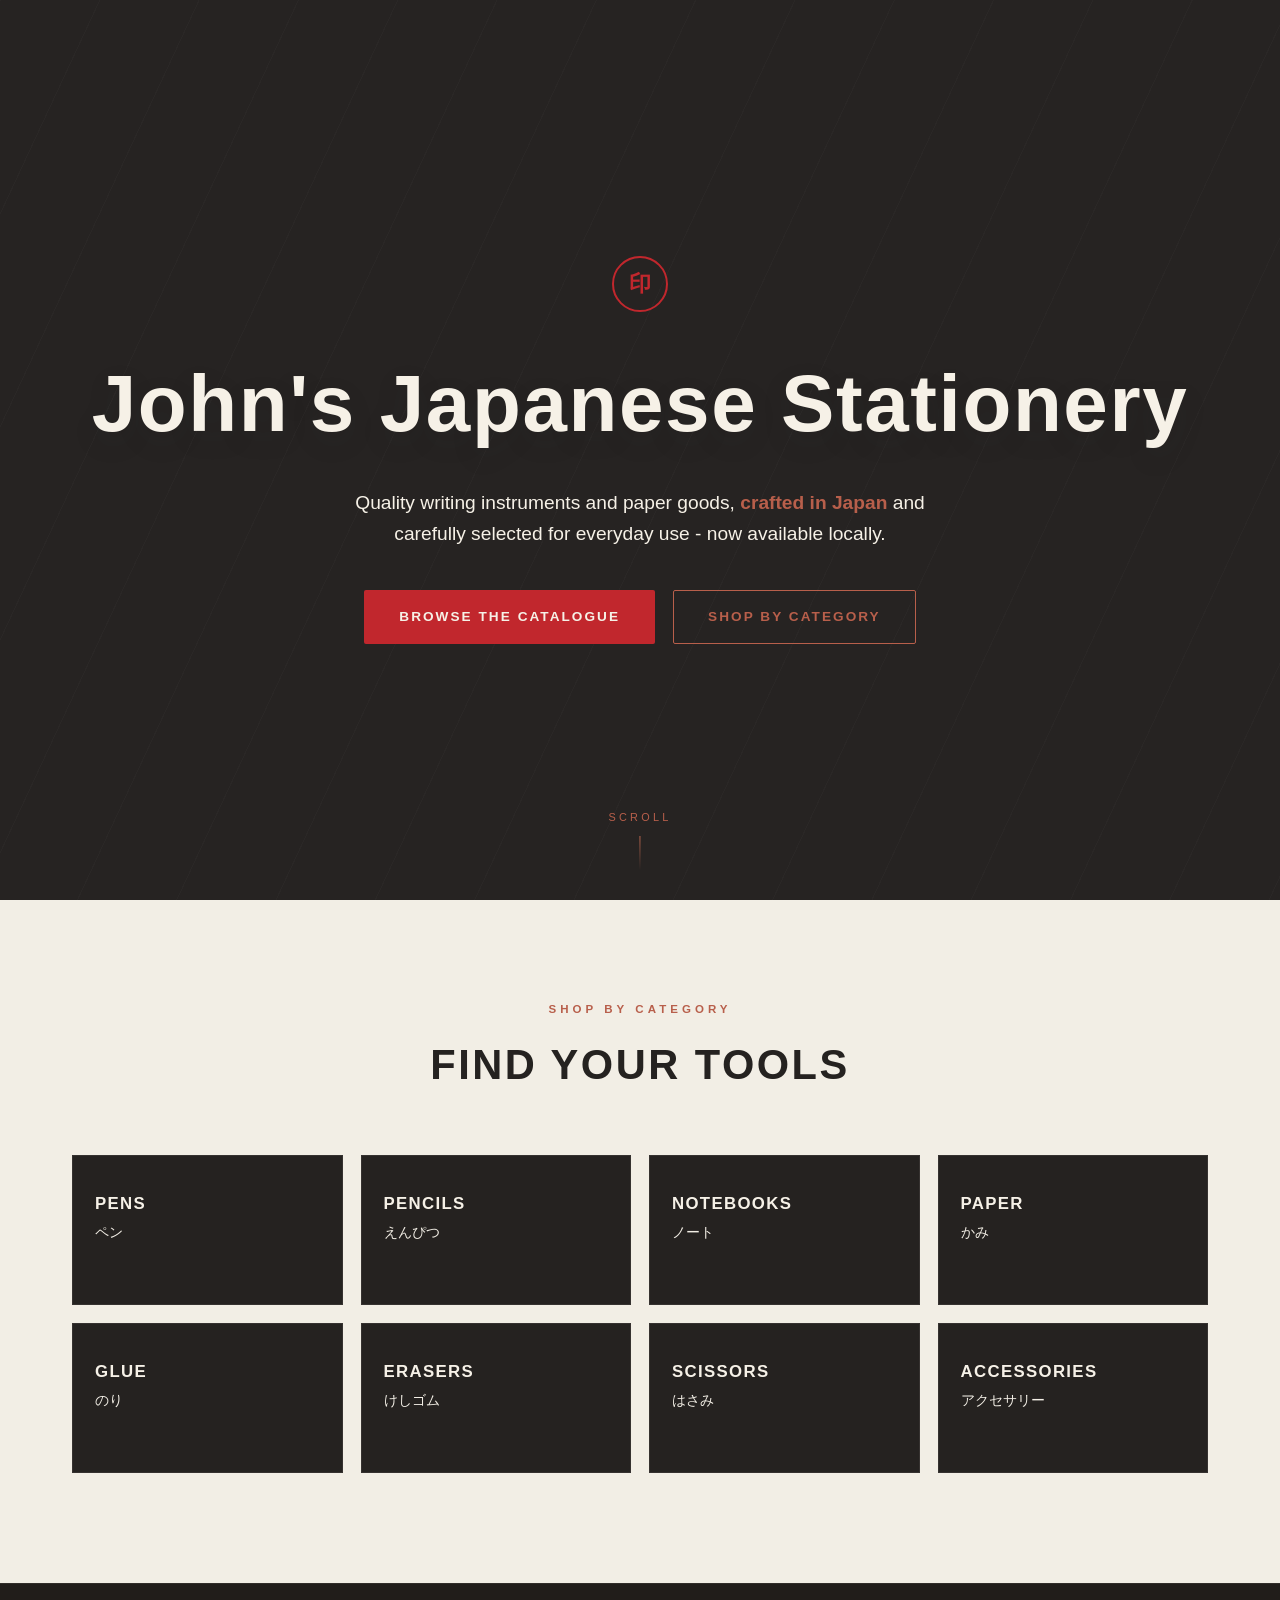
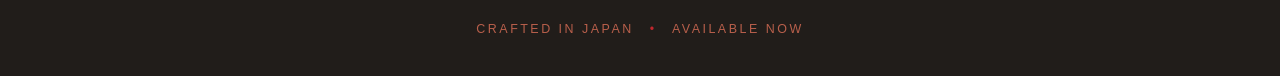
==== index.html @ ee414840 "Initial Upload" ====
<!DOCTYPE html>
<html lang="en">
<head>
<meta charset="UTF-8">
<meta name="viewport" content="width=device-width, initial-scale=1.0">
<title>John's Japanese Stationery</title>
<link rel="stylesheet" href="styles.css">
</head>
<body>

  <!-- ===================== HERO ===================== -->
  <header class="hero">
    <div class="hero-mark">印</div>
    <h1>John's Japanese Stationery</h1>
    <p class="tagline">
      Quality writing instruments and paper goods, <strong>crafted in Japan</strong>
      and carefully selected for everyday use - now available locally.
    </p>
    <div class="hero-actions">
      <a class="btn btn-primary" href="products.html">Browse the catalogue</a>
      <a class="btn btn-outline" href="#categories">Shop by category</a>
    </div>
    <div class="scroll-cue">Scroll</div>
  </header>

  <!-- ===================== CATEGORY NAV ===================== -->
  <section class="categories" id="categories">
    <div class="wrap">
      <div class="heading-block">
        <span class="section-eyebrow">Shop by category</span>
        <h2 class="section-heading">Find Your Tools</h2>
      </div>

      <div class="cat-grid">
        <a class="cat-tile" href="products.html#pens">
          <span class="cat-en">Pens</span>
          <span class="cat-jp">ペン</span>
          <span class="cat-arrow">View pens &rarr;</span>
        </a>
        <a class="cat-tile" href="products.html#pencils">
          <span class="cat-en">Pencils</span>
          <span class="cat-jp">えんぴつ</span>
          <span class="cat-arrow">View pencils &rarr;</span>
        </a>
        <a class="cat-tile" href="products.html#notebooks">
          <span class="cat-en">Notebooks</span>
          <span class="cat-jp">ノート</span>
          <span class="cat-arrow">View notebooks &rarr;</span>
        </a>
        <a class="cat-tile" href="products.html#paper">
          <span class="cat-en">Paper</span>
          <span class="cat-jp">かみ</span>
          <span class="cat-arrow">View paper &rarr;</span>
        </a>
        <a class="cat-tile" href="products.html#glue">
          <span class="cat-en">Glue</span>
          <span class="cat-jp">のり</span>
          <span class="cat-arrow">View glue &rarr;</span>
        </a>
        <a class="cat-tile" href="products.html#erasers">
          <span class="cat-en">Erasers</span>
          <span class="cat-jp">けしゴム</span>
          <span class="cat-arrow">View erasers &rarr;</span>
        </a>
        <a class="cat-tile" href="products.html#scissors">
          <span class="cat-en">Scissors</span>
          <span class="cat-jp">はさみ</span>
          <span class="cat-arrow">View scissors &rarr;</span>
        </a>
        <a class="cat-tile" href="products.html#accessories">
          <span class="cat-en">Accessories</span>
          <span class="cat-jp">アクセサリー</span>
          <span class="cat-arrow">View accessories &rarr;</span>
        </a>
      </div>
    </div>
  </section>

  <!-- ===================== FOOTER ===================== -->
  <footer class="site-footer">
    Crafted in Japan <span class="dot">&bull;</span> Available Now
  </footer>

  <script src="script.js"></script>
</body>
</html>
---- styles.css ----
/* ===========================================================
   John's Japanese Stationery — shared stylesheet
   =========================================================== */

:root {
  --charcoal: #1a1817;
  --charcoal-light: #262322;
  --charcoal-panel: #201d1c;
  --cream: #f6f1e7;
  --cream-dark: #ece3d1;
  --ink: #211d1a;
  --red: #c1272d;
  --red-dark: #921d22;
  --rust: #b5502e;
  --rust-dark: #7a2e1a;
  --amber: #d98c3d;

  --font-main: "Helvetica Neue", Arial, "Hiragino Kaku Gothic Pro",
    "Yu Gothic", "Noto Sans JP", sans-serif;

  --max-width: 1200px;
}

* {
  box-sizing: border-box;
}

html {
  scroll-behavior: smooth;
}

body {
  margin: 0;
  font-family: var(--font-main);
  background: var(--charcoal);
  color: var(--cream);
  line-height: 1.6;
  -webkit-font-smoothing: antialiased;
}

img {
  max-width: 100%;
  display: block;
}

a {
  color: inherit;
  text-decoration: none;
}

.wrap {
  max-width: var(--max-width);
  margin: 0 auto;
  padding: 0 32px;
}

/* ---------- Section heading style ---------- */

.section-eyebrow {
  display: block;
  font-size: 0.72rem;
  letter-spacing: 0.35em;
  text-transform: uppercase;
  color: var(--red);
  margin-bottom: 14px;
  font-weight: 600;
}

.section-heading {
  font-size: clamp(1.8rem, 4vw, 2.6rem);
  letter-spacing: 0.06em;
  font-weight: 700;
  margin: 0 0 8px 0;
  text-transform: uppercase;
}

.section-heading .jp {
  color: #B83A32;
  font-weight: 400;
  letter-spacing: 0.15em;
  margin-left: 14px;
  font-size: 0.65em;
}

.section-sub {
  color: #a89e8e;
  font-size: 0.95rem;
  margin: 0 0 40px 0;
  letter-spacing: 0.02em;
}

/* ===========================================================
   INDEX PAGE — HERO
   =========================================================== */

.hero {
  position: relative;
  min-height: 100vh;
  display: flex;
  flex-direction: column;
  align-items: center;
  justify-content: center;
  text-align: center;
  padding: 10px 24px;
  overflow: hidden;
  background: #262322;
}

.hero::before {
  content: "";
  position: absolute;
  inset: 0;
  background-image:
    repeating-linear-gradient(
      115deg,
      rgba(255, 255, 255, 0.02) 0px,
      rgba(255, 255, 255, 0.02) 1px,
      transparent 1px,
      transparent 90px
    );
  pointer-events: none;
}

.hero-mark {
  width: 56px;
  height: 56px;
  border: 2px solid var(--red);
  border-radius: 50%;
  display: flex;
  align-items: center;
  justify-content: center;
  color: var(--red);
  font-size: 1.4rem;
  letter-spacing: 0;
  margin-bottom: 28px;
  font-weight: 700;
  z-index: 1;
}

.hero h1 {
  position: relative;
  font-size: clamp(2.4rem, 7vw, 5rem);
  letter-spacing: 0.02em;
  margin: 0 0 20px 0;
  font-weight: 700;
  color: var(--cream);
  text-shadow: 0 10px 28px rgba(40, 49, 45, 0.10);
  z-index: 1;
}

.hero .tagline {
  position: relative;
  max-width: 620px;
  font-size: clamp(1rem, 2vw, 1.2rem);
  color: var(--cream);
  margin: 0 0 40px 0;
  z-index: 1;
}

.hero .tagline strong {
  color: #B85F4B;
  font-weight: 600;
}

.hero-actions {
  position: relative;
  z-index: 1;
  display: flex;
  gap: 18px;
  flex-wrap: wrap;
  justify-content: center;
}

.btn {
  display: inline-block;
  padding: 15px 34px;
  font-size: 0.85rem;
  letter-spacing: 0.15em;
  text-transform: uppercase;
  font-weight: 600;
  border-radius: 2px;
  border: 1px solid transparent;
  cursor: pointer;
  transition: transform 0.25s ease, box-shadow 0.25s ease, background 0.25s ease;
}

.btn-primary {
  background: var(--red);
  color: var(--cream);
}

.btn-primary:hover {
  background: var(--red-dark);
  transform: translateY(-2px);
  box-shadow: 0 10px 24px rgba(255, 86, 86, 0.277);
}

.btn-outline {
  background: transparent;
  color: #B85F4B;
  border-color: #B85F4B;
}

.btn-outline:hover {
  border-color: var(--cream);
  background: #B85F4B;
  color: var(--cream);
  transform: translateY(-2px);
}

.scroll-cue {
  position: absolute;
  bottom: 30px;
  left: 50%;
  transform: translateX(-50%);
  z-index: 1;
  font-size: 0.68rem;
  letter-spacing: 0.3em;
  text-transform: uppercase;
  color: #B85F4B;
  display: flex;
  flex-direction: column;
  align-items: center;
  gap: 10px;
}

.scroll-cue::after {
  content: "";
  width: 1px;
  height: 34px;
  background: linear-gradient(to bottom, #B9654D, transparent);
  animation: scrollpulse 2s infinite;
}

@keyframes scrollpulse {
  0% { opacity: 0.2; }
  50% { opacity: 1; }
  100% { opacity: 0.2; }
}

/* ---------- Category nav (index) ---------- */

.categories {
  padding: 100px 0 110px;
  background: #F2EEE5;
}

.categories .heading-block {
  text-align: center;
  margin-bottom: 56px; 
  color: #252220;
}

.categories .section-eyebrow {
  text-align: center;
  color: #B85F4B;
}

.categories .section-heading {
  text-align: center;
}

.cat-grid {
  display: grid;
  grid-template-columns: repeat(4, 1fr);
  gap: 18px;
}

.cat-tile {
  position: relative;
  display: flex;
  flex-direction: column;
  justify-content: flex-end;
  padding: 28px 22px;
  min-height: 150px;
  background: #252220;
  border: 1px solid rgba(246, 241, 231, 0.08);
  overflow: hidden;
  transition: transform 0.3s ease, box-shadow 0.3s ease, border-color 0.3s ease;
}

.cat-tile::before {
  content: "";
  position: absolute;
  inset: 0;
  background: linear-gradient(135deg, rgba(193, 39, 45, 0.18), transparent 65%);
  opacity: 0;
  transition: opacity 0.3s ease;
}

.cat-tile:hover {
  transform: translateY(-6px);
  box-shadow: 0 18px 34px rgba(0, 0, 0, 0.45);
  border-color: rgba(193, 39, 45, 0.5);
}

.cat-tile:hover::before {
  opacity: 1;
}

.cat-tile .cat-en {
  position: relative;
  font-size: 1.05rem;
  font-weight: 700;
  letter-spacing: 0.08em;
  text-transform: uppercase;
  margin-bottom: 4px;
}

.cat-tile .cat-jp {
  position: relative;
  font-size: 0.85rem;
  color: #F2EEE5;
}

.cat-tile .cat-arrow {
  position: relative;
  margin-top: 12px;
  font-size: 0.8rem;
  color: var(--red);
  opacity: 0;
  transform: translateX(-6px);
  transition: opacity 0.25s ease, transform 0.25s ease;
}

.cat-tile:hover .cat-arrow {
  opacity: 1;
  transform: translateX(0);
}

.modal-subtitle {
  white-space: pre-line;
}

.modal-store-link.disabled {
  opacity: 0.5;
  cursor: not-allowed;
  pointer-events: none;
}

.coming-soon h3{
  color: #B85F4B;
  padding: 0 0 36px;
  margin-bottom: 75px;
  text-align: center;
  border-bottom: 1px solid rgba(246, 241, 231, 0.08);
  font-size: 1.5rem;
  letter-spacing: 0.35em;
  text-transform: uppercase;
  font-weight: bolder;
}

/* ---------- Footer ---------- */

.site-footer {
  padding: 36px 0;
  text-align: center;
  background: var(--ink);
  border-top: 1px solid rgba(246, 241, 231, 0.08);
  font-size: 0.78rem;
  letter-spacing: 0.2em;
  text-transform: uppercase;
  color: #B85F4B;
}

.site-footer .dot {
  color: var(--red);
  margin: 0 10px;
}

/* ===========================================================
   PRODUCTS PAGE
   =========================================================== */

.top-nav {
  position: sticky;
  top: 0;
  z-index: 50;
  background: rgba(26, 24, 23, 0.94);
  backdrop-filter: blur(6px);
  border-bottom: 1px solid rgba(246, 241, 231, 0.1);
}

.top-nav .wrap {
  display: flex;
  align-items: center;
  justify-content: space-between;
  gap: 16px;
  padding-top: 16px;
  padding-bottom: 16px;
}

.top-nav .brand {
  font-weight: 700;
  letter-spacing: 0.08em;
  font-size: 0.95rem;
  white-space: nowrap;
}

.top-nav .brand .jp-mark {
  color: var(--red);
}

.nav-links {
  display: flex;
  flex-wrap: wrap;
  gap: 4px 4px;
  justify-content: flex-end;
}

.nav-links a {
  font-size: 0.72rem;
  letter-spacing: 0.1em;
  text-transform: uppercase;
  padding: 8px 12px;
  color: #cbbfa9;
  border-radius: 2px;
  transition: color 0.2s ease, background 0.2s ease;
  white-space: nowrap;
}

.nav-links a:hover {
  color: var(--cream);
  background: rgba(246, 241, 231, 0.06);
}

.nav-links a.home-link {
  color: var(--red);
  font-weight: 700;
}

.nav-toggle {
  display: none;
  background: none;
  border: 1px solid rgba(246, 241, 231, 0.25);
  color: var(--cream);
  padding: 8px 12px;
  font-size: 0.9rem;
  cursor: pointer;
  border-radius: 2px;
}

.products-hero {
  padding: 70px 0 20px;
  text-align: center;
}

.products-hero h1 {
  font-size: clamp(1.8rem, 4vw, 2.6rem);
  letter-spacing: 0.04em;
  margin: 0 0 12px;
}

.products-hero p {
  color: #a89e8e;
  max-width: 520px;
  margin: 0 auto;
}

.category-section {
  padding: 70px 0;
  scroll-margin-top: 84px;
}

.category-panel {
  background: var(--charcoal-panel);
  border: 1px solid rgba(246, 241, 231, 0.06);
  border-radius: 4px;
  padding: 48px 40px;
}

.card-grid {
  display: grid;
  grid-template-columns: repeat(auto-fill, minmax(220px, 1fr));
  gap: 26px;
}

/* ---------- Product card ---------- */

.product-card {
  background: var(--cream);
  color: var(--ink);
  border-radius: 3px;
  padding: 20px 20px 18px;
  cursor: pointer;
  border: none;
  text-align: left;
  font-family: inherit;
  display: flex;
  flex-direction: column;
  transition: transform 0.28s ease, box-shadow 0.28s ease;
  position: relative;
}

.product-card:hover,
.product-card:focus-visible {
  transform: translateY(-8px);
  box-shadow: 0 24px 40px rgba(0, 0, 0, 0.45);
  outline: none;
}

.card-image {
  position: relative;
  width: 100%;
  max-width: 200px;
  aspect-ratio: 1 / 1;
  margin: 0 auto 18px;
  background: var(--cream-dark);
  border: 1px solid rgba(33, 29, 26, 0.08);
  overflow: hidden;
}

.card-image::before {
  content: attr(data-label);
  position: absolute;
  inset: 0;
  display: flex;
  align-items: center;
  justify-content: center;
  text-align: center;
  padding: 12px;
  font-size: 0.72rem;
  letter-spacing: 0.04em;
  color: #8a8072;
  background: var(--cream-dark);
}

.card-image img {
  position: relative;
  z-index: 1;
  width: 100%;
  height: 100%;
  object-fit: contain;
}

.card-image img.img-error {
  display: none;
}

.card-name {
  font-weight: 700;
  font-size: 1.02rem;
  margin: 0 0 6px;
  color: var(--ink);
}

.card-subtitle {
  font-style: italic;
  font-size: 0.82rem;
  color: #6b6255;
  margin: 0 0 14px;
  flex-grow: 1;
}

.card-price {
  color: var(--red);
  font-weight: 700;
  font-size: 1.05rem;
  margin: 0 0 10px;
}

.card-brand {
  font-size: 0.68rem;
  letter-spacing: 0.12em;
  text-transform: uppercase;
  color: #9a8f7d;
  font-variant-caps: small-caps;
  border-top: 1px solid rgba(33, 29, 26, 0.08);
  padding-top: 10px;
}

/* ===========================================================
   MODAL
   =========================================================== */

.modal-overlay {
  position: fixed;
  inset: 0;
  background: rgba(18, 14, 12, 0.78);
  display: flex;
  align-items: center;
  justify-content: center;
  padding: 24px;
  z-index: 200;
  opacity: 0;
  pointer-events: none;
  transition: opacity 0.25s ease;
}

.modal-overlay.open {
  opacity: 1;
  pointer-events: auto;
}

.modal-box {
  background: var(--cream);
  color: var(--ink);
  max-width: 640px;
  width: 100%;
  max-height: 88vh;
  overflow-y: auto;
  border-radius: 4px;
  position: relative;
  display: grid;
  grid-template-columns: 240px 1fr;
  gap: 32px;
  padding: 40px;
  transform: translateY(24px) scale(0.98);
  transition: transform 0.3s ease;
}

.modal-overlay.open .modal-box {
  transform: translateY(0) scale(1);
}

.modal-close {
  position: absolute;
  top: 14px;
  right: 16px;
  background: none;
  border: none;
  font-size: 1.4rem;
  color: #9a8f7d;
  cursor: pointer;
  line-height: 1;
  padding: 6px;
}

.modal-close:hover {
  color: var(--red);
}

.modal-image {
  position: relative;
  width: 100%;
  aspect-ratio: 1 / 1;
  background: var(--cream-dark);
  border: 1px solid rgba(33, 29, 26, 0.08);
  overflow: hidden;
  align-self: start;
}

.modal-image::before {
  content: attr(data-label);
  position: absolute;
  inset: 0;
  display: flex;
  align-items: center;
  justify-content: center;
  text-align: center;
  padding: 14px;
  font-size: 0.8rem;
  color: #8a8072;
  background: repeating-linear-gradient(
    45deg,
    #e3d9c4,
    #e3d9c4 10px,
    #ddd2ba 10px,
    #ddd2ba 20px
  );
}

.modal-image img {
  position: relative;
  z-index: 1;
  width: 100%;
  height: 100%;
  object-fit: cover;
}

.modal-image img.img-error {
  display: none;
}

.modal-info {
  display: flex;
  flex-direction: column;
}

.modal-eyebrow {
  font-size: 0.68rem;
  letter-spacing: 0.15em;
  text-transform: uppercase;
  color: var(--red);
  margin-bottom: 10px;
}

.modal-info h2 {
  font-size: 1.5rem;
  margin: 0 0 8px;
}

.modal-info .modal-subtitle {
  font-style: italic;
  color: #6b6255;
  margin: 0 0 16px;
}

.modal-info .modal-price {
  color: var(--red);
  font-weight: 700;
  font-size: 1.6rem;
  margin: 0 0 18px;
}

.modal-info .modal-brand {
  font-size: 0.7rem;
  letter-spacing: 0.12em;
  text-transform: uppercase;
  font-variant-caps: small-caps;
  color: #9a8f7d;
  margin-bottom: 28px;
}

.modal-store-link {
  margin-top: auto;
  display: inline-flex;
  align-items: center;
  justify-content: center;
  gap: 8px;
  background: var(--red);
  color: var(--cream);
  padding: 16px 28px;
  font-size: 0.85rem;
  letter-spacing: 0.12em;
  text-transform: uppercase;
  font-weight: 700;
  border-radius: 2px;
  transition: background 0.25s ease, transform 0.25s ease, box-shadow 0.25s ease;
}

.modal-store-link:hover {
  background: var(--red-dark);
  transform: translateY(-2px);
  box-shadow: 0 12px 24px rgba(193, 39, 45, 0.35);
}

body.modal-open {
  overflow: hidden;
}

/* ===========================================================
   RESPONSIVE
   =========================================================== */

@media (max-width: 900px) {
  .cat-grid {
    grid-template-columns: repeat(2, 1fr);
  }

  .category-panel {
    padding: 36px 22px;
  }

  .modal-box {
    grid-template-columns: 1fr;
  }

  .modal-image {
    max-width: 220px;
    margin: 0 auto;
  }
}

@media (max-width: 680px) {
  .wrap {
    padding: 0 20px;
  }

  .top-nav .wrap {
    flex-wrap: wrap;
  }

  .nav-links {
    display: none;
    width: 100%;
    justify-content: flex-start;
    gap: 2px;
    padding-top: 10px;
    border-top: 1px solid rgba(246, 241, 231, 0.08);
    margin-top: 10px;
  }

  .nav-links.open {
    display: flex;
    flex-direction: column;
  }

  .nav-links a {
    width: 100%;
    padding: 10px 8px;
  }

  .nav-toggle {
    display: inline-block;
  }

  .cat-grid {
    grid-template-columns: 1fr 1fr;
  }

  .card-grid {
    grid-template-columns: repeat(auto-fill, minmax(160px, 1fr));
    gap: 18px;
  }
}

@media (max-width: 420px) {
  .cat-grid {
    grid-template-columns: 1fr;
  }
}
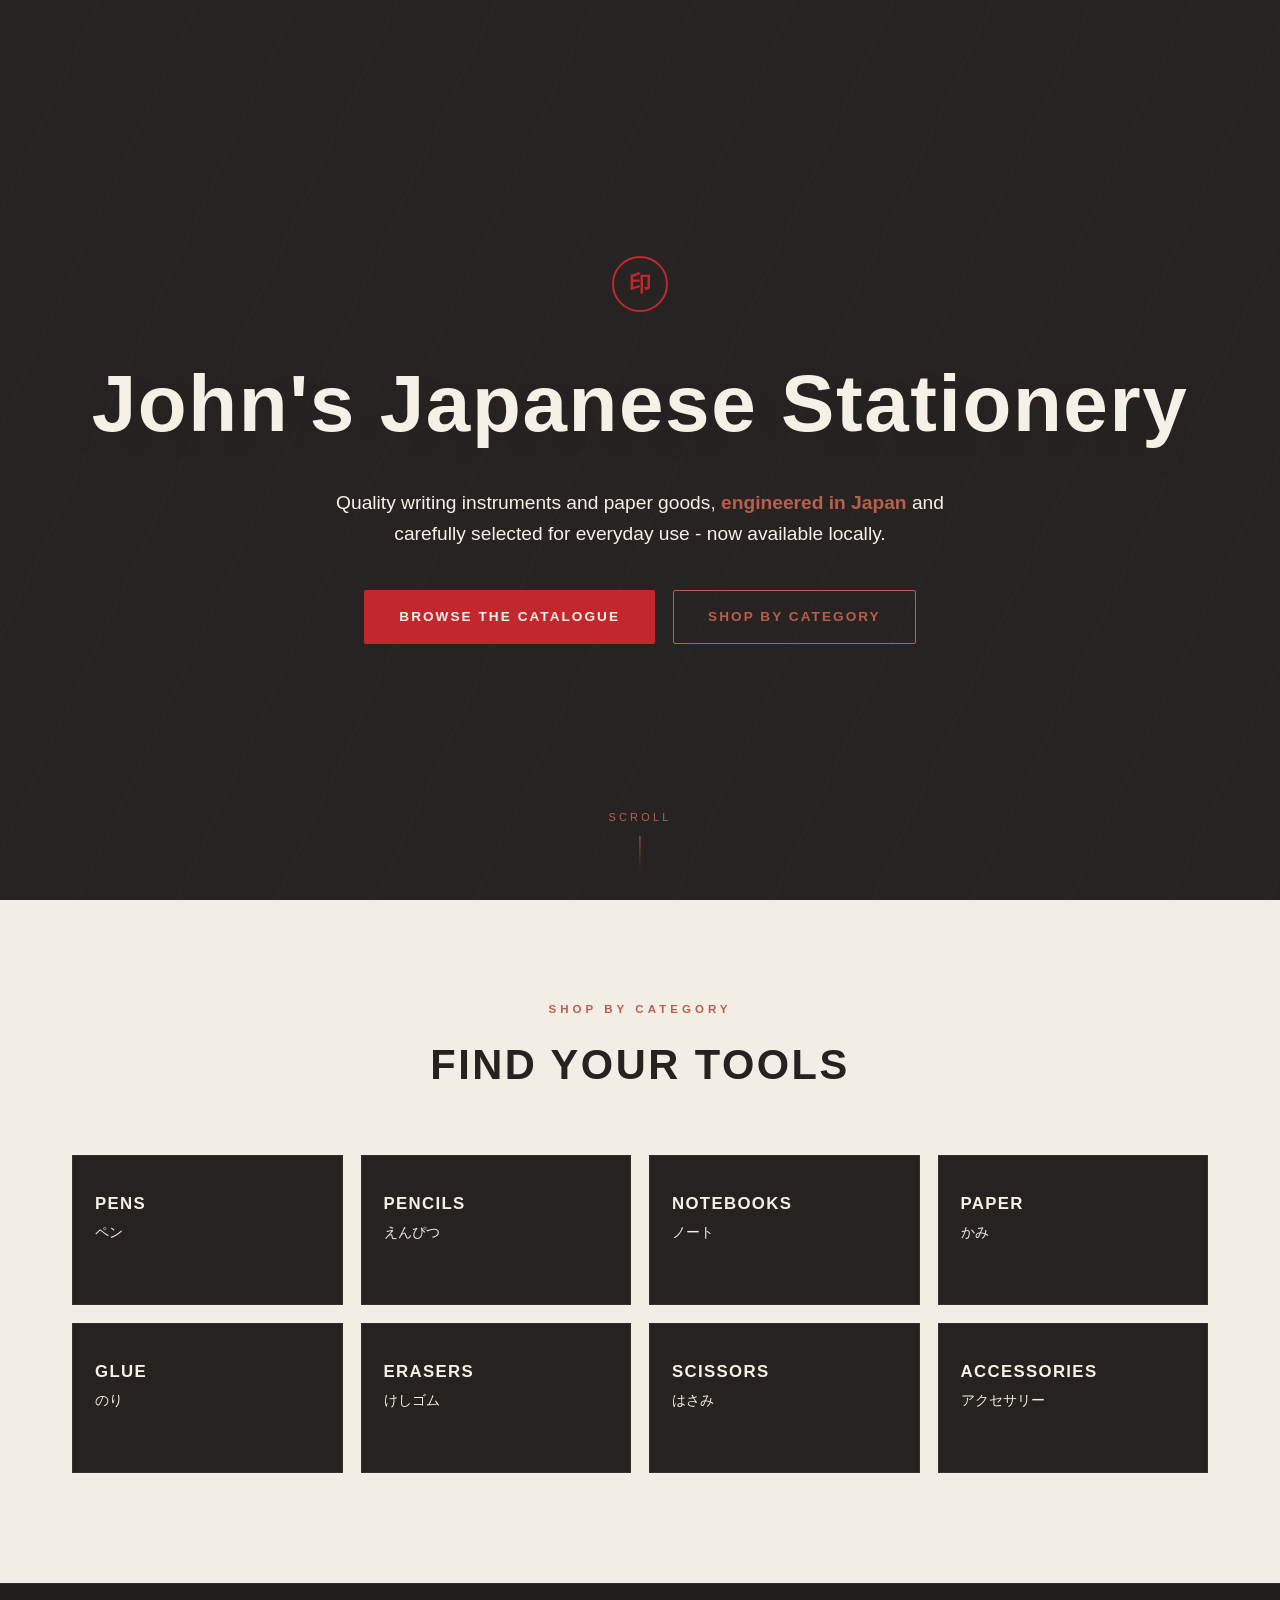
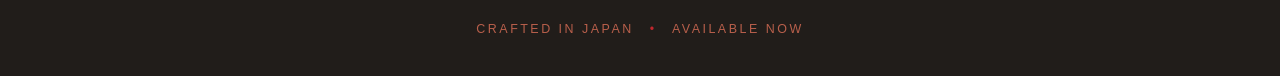
==== commit 68e5b07c: "update 0.1 changed paper prices and hero page caption" ====
--- a/index.html
+++ b/index.html
@@ -13,7 +13,7 @@
     <div class="hero-mark">印</div>
     <h1>John's Japanese Stationery</h1>
     <p class="tagline">
-      Quality writing instruments and paper goods, <strong>crafted in Japan</strong>
+      Quality writing instruments and paper goods, <strong>engineered in Japan</strong>
       and carefully selected for everyday use - now available locally.
     </p>
     <div class="hero-actions">
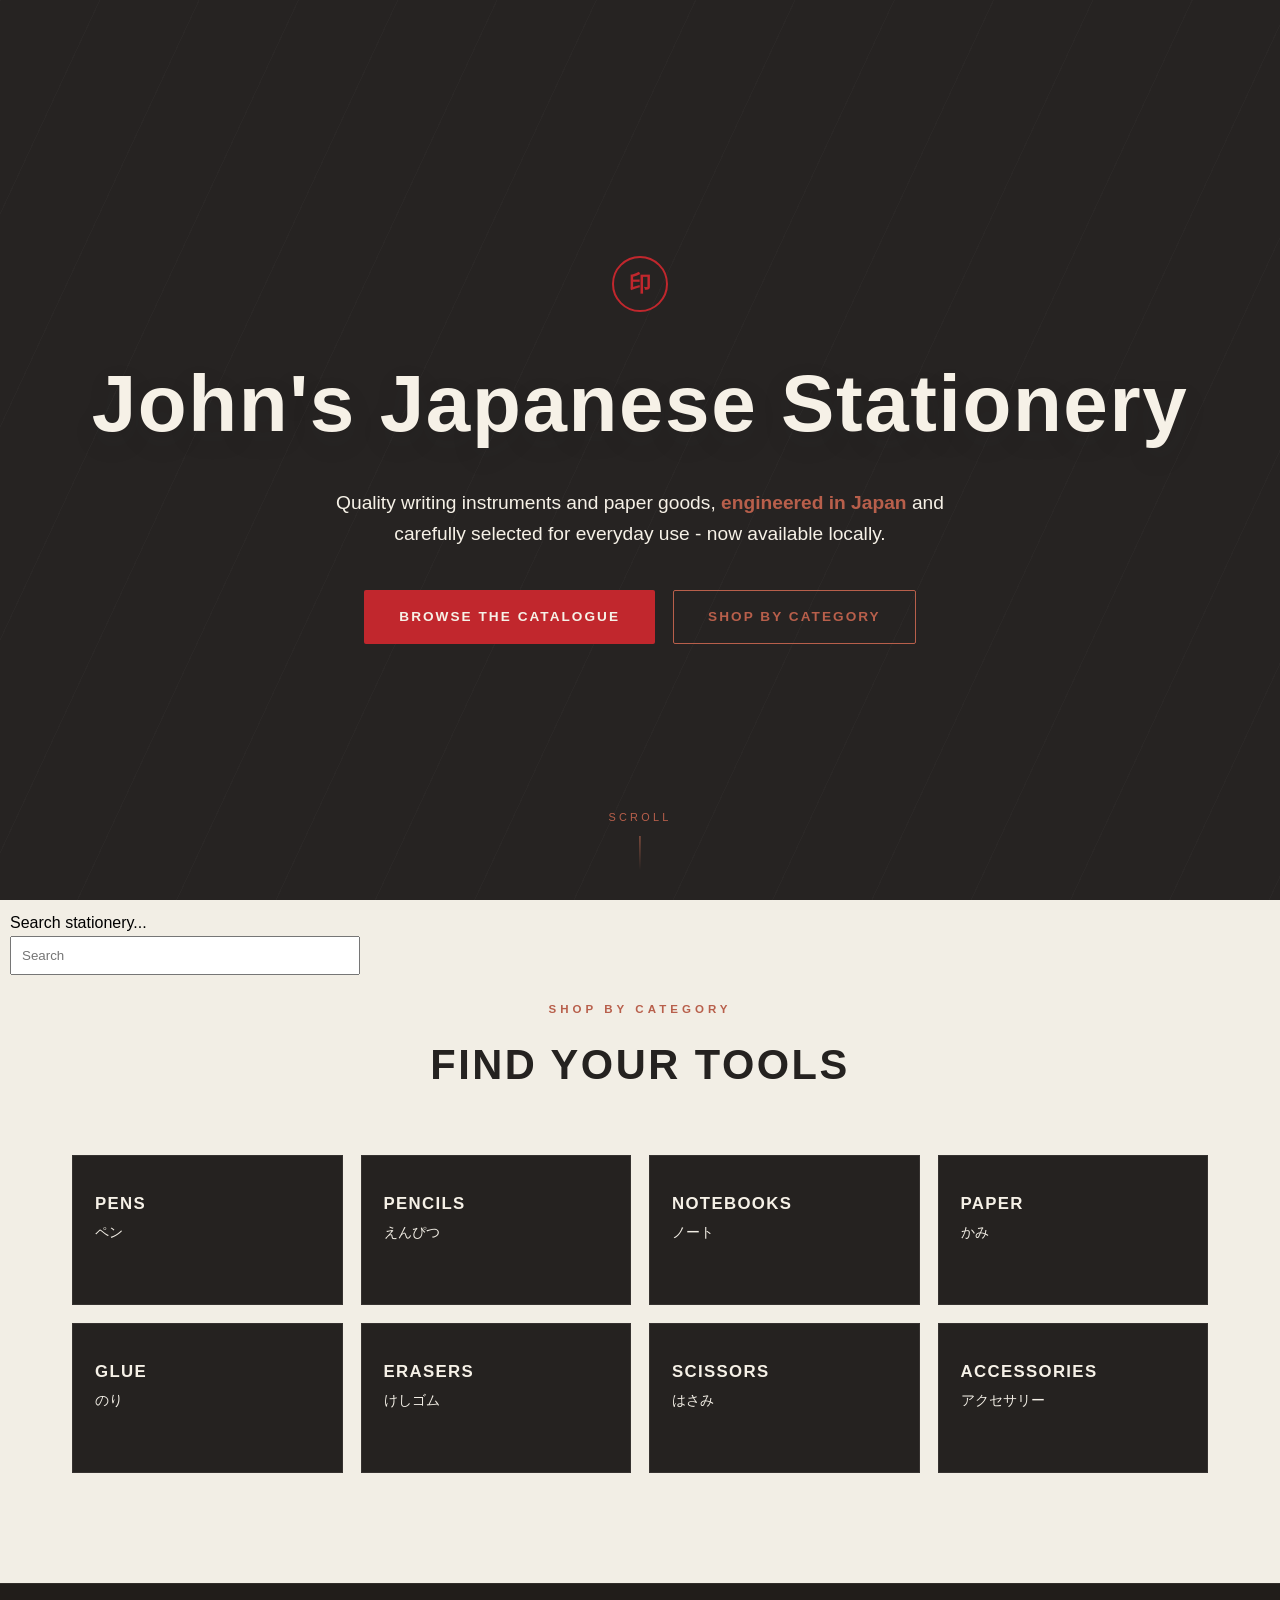
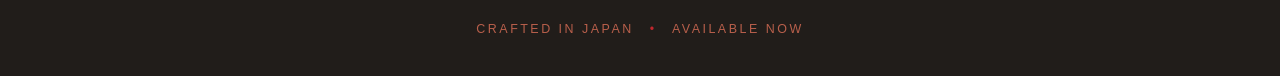
==== commit a9334a60: "Update 1.0 Overhaul for new changes by emmett including ordering system." ====
--- a/index.html
+++ b/index.html
@@ -5,6 +5,7 @@
 <meta name="viewport" content="width=device-width, initial-scale=1.0">
 <title>John's Japanese Stationery</title>
 <link rel="stylesheet" href="styles.css">
+<link rel="icon" type="image/x-icon" href="Images/favicon.jpeg">
 </head>
 <body>
 
@@ -22,7 +23,15 @@
     </div>
     <div class="scroll-cue">Scroll</div>
   </header>
-
+  <div style = "display: grid; justify-content: right; padding: 10px; position: absolute; z-index: 1;">
+    <a style = "color: black">Search stationery...</a>
+    <div class = "searchbar">
+      <input type="search" class = "searchbar-input" placeholder = "Search">
+    </div>
+    <div id = "list" class = "searchresults"></div>
+    <script src = "pages.js"></script>
+    <script src = "searchbar.js"></script>
+  </div>
   <!-- ===================== CATEGORY NAV ===================== -->
   <section class="categories" id="categories">
     <div class="wrap">
--- a/styles.css
+++ b/styles.css
@@ -238,6 +238,40 @@
   100% { opacity: 0.2; }
 }
 
+.searchbar {
+  display: flex;
+  justify-content: right;
+}
+
+.searchbar-input {
+  padding: 10px;
+  width: 350px;
+}
+.searchresults {
+  display: grid;
+  background-color: #8f5503;
+  width: 350px;
+}
+
+.cart {
+  display: flex;
+  width: 1000px;
+  color: white; 
+}
+
+.cart-content {
+  font-family: var(--font-main);
+  padding: 10px;
+  border: 2px solid white;
+  margin-right: -2px;
+}
+
+.cart-content-text {
+  padding: 10px;
+  font-size: 2em;
+  height: 100px;
+}
+
 /* ---------- Category nav (index) ---------- */
 
 .categories {
@@ -455,6 +489,19 @@
   color: #a89e8e;
   max-width: 520px;
   margin: 0 auto;
+}
+
+.products-hero a {
+  color: var(--amber);
+  text-decoration: underline;
+}
+
+.products-hero a:hover {
+  color: var(--cream-dark)
+}
+
+.products-hero a:active {
+  color: var(--red);
 }
 
 .category-section {
